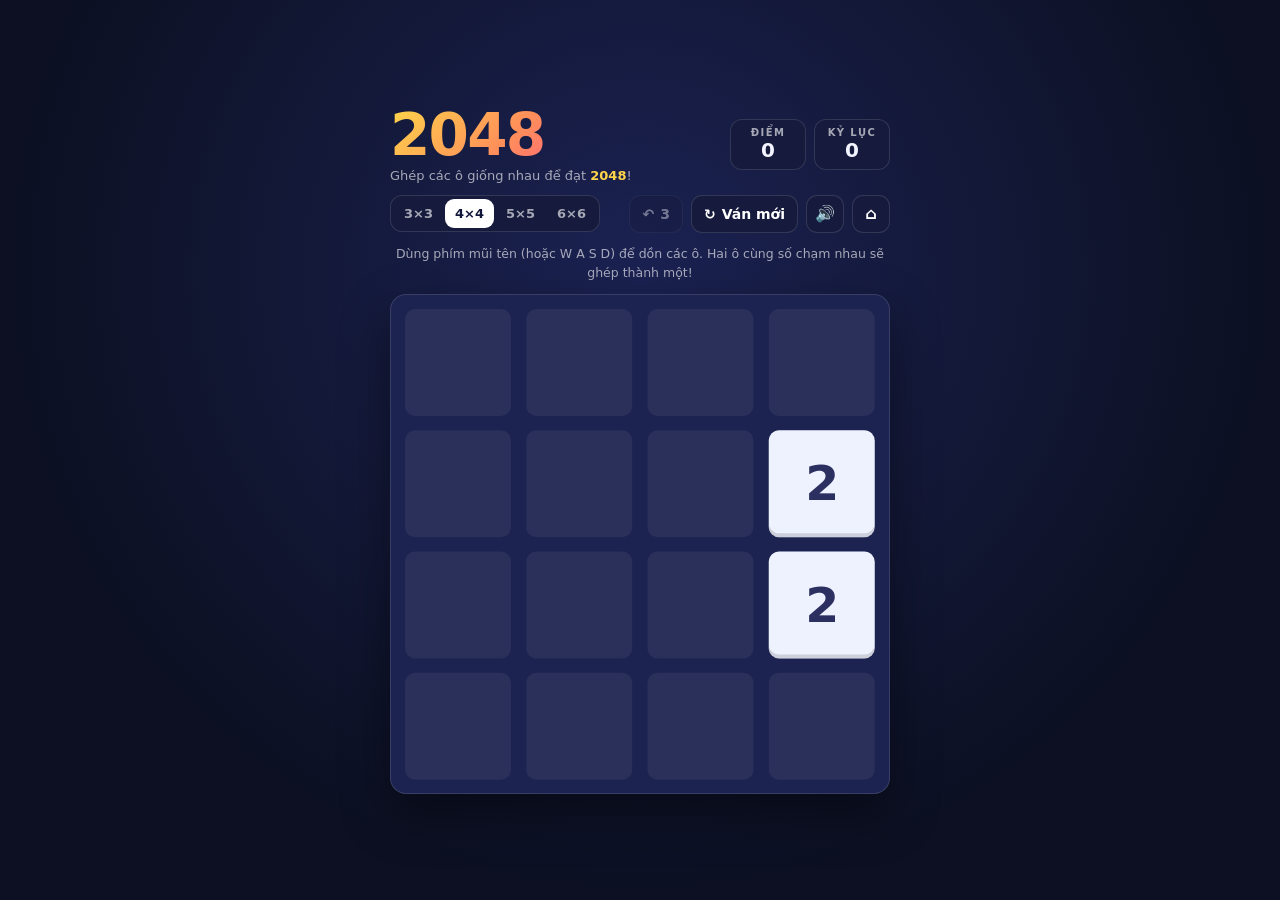
==== games/2048/index.html @ d174a34a "Thêm game 2048 - 4 cỡ bàn 3×3 đến 6×6, kỷ lục riêng từng cỡ - Hiệu ứng trượt, ghép ô, điểm cộng; 3 l" ====
<!doctype html>
<html lang="vi">
<head>
<meta charset="utf-8">
<meta name="viewport" content="width=device-width,initial-scale=1,maximum-scale=1,user-scalable=no,viewport-fit=cover">
<title>2048</title>
<style>
:root{
  --bg:#0c1022; --panel:#161b3d; --board:#1d2350; --cell:rgba(255,255,255,.06); --line:rgba(255,255,255,.12);
  --text:#f3f4ff; --muted:rgba(255,255,255,.62); --accent:#ffd54a;
  --w:min(500px, calc(100vw - 32px), calc(100vh - 250px));
}
*{box-sizing:border-box;margin:0;padding:0}
html,body{height:100%;overflow:hidden}
body{background:radial-gradient(ellipse at 50% 30%,#1b2252 0%,var(--bg) 70%);color:var(--text);
  font-family:system-ui,-apple-system,"Segoe UI",Roboto,"Helvetica Neue",Arial,sans-serif;
  display:flex;align-items:center;justify-content:center;padding:16px;
  -webkit-user-select:none;user-select:none;touch-action:none;-webkit-tap-highlight-color:transparent}
button{font:inherit;color:inherit;border:0;background:none;cursor:pointer}

.app{width:var(--w);min-width:260px;display:flex;flex-direction:column;gap:12px}
.side{display:flex;flex-direction:column;gap:12px}
.head{display:flex;align-items:center;justify-content:space-between;gap:12px}
.title h1{font-size:clamp(40px,11vw,58px);font-weight:900;line-height:1;letter-spacing:-.03em;
  background:linear-gradient(135deg,#ffd54a,#ff8f5a 50%,#ff4d8d);-webkit-background-clip:text;background-clip:text;color:transparent}
.title p{font-size:13px;color:var(--muted);margin-top:4px}
.title p b{color:var(--accent)}
.scores{display:flex;gap:8px}
.sc{position:relative;min-width:76px;padding:7px 12px;border-radius:12px;background:var(--panel);border:1px solid var(--line);text-align:center}
.sc small{display:block;font-size:10px;font-weight:900;letter-spacing:.14em;color:var(--muted)}
.sc b{display:block;font-size:20px;font-weight:900;font-variant-numeric:tabular-nums;line-height:1.2}
.plus{position:absolute;left:0;right:0;top:4px;font-weight:900;font-size:18px;color:#5dff7a;pointer-events:none;animation:plus .8s ease-out forwards}
@keyframes plus{0%{opacity:1;transform:translateY(0)}100%{opacity:0;transform:translateY(-36px)}}

.bar{display:flex;align-items:center;gap:8px;flex-wrap:wrap}
.seg{display:inline-flex;padding:3px;border-radius:12px;background:var(--panel);border:1px solid var(--line);gap:2px;margin-right:auto}
.seg button{padding:7px 10px;border-radius:9px;font-weight:800;font-size:13px;color:var(--muted)}
.seg button:hover{color:#fff}
.seg button.on{background:#fff;color:#11163a}
.tool{height:38px;min-width:38px;padding:0 12px;border-radius:11px;background:var(--panel);border:1px solid var(--line);
  font-weight:800;font-size:14px;display:inline-flex;align-items:center;justify-content:center;gap:6px;text-decoration:none;color:#fff;white-space:nowrap}
.tool:hover{background:#232a5e}
.tool:disabled{opacity:.4;cursor:not-allowed}
.tool.ico{padding:0;width:38px;font-size:16px}
body.embedded #homeBtn{display:none}
.hint{font-size:12.5px;color:var(--muted);text-align:center;line-height:1.5}
.t-only{display:none} body.touch .t-only{display:inline} body.touch .k-only{display:none}

#board{position:relative;width:var(--w);min-width:260px;aspect-ratio:1;border-radius:16px;background:var(--board);
  box-shadow:0 20px 50px rgba(0,0,0,.45),inset 0 0 0 1px var(--line);touch-action:none}
#cells,#tiles{position:absolute;inset:0}
.cell{position:absolute;border-radius:10px;background:var(--cell)}
.tile{position:absolute;left:0;top:0;transition:transform .1s ease-in-out;z-index:1}
.tile.merged{z-index:2}
.inner{display:flex;align-items:center;justify-content:center;width:100%;height:100%;border-radius:10px;font-weight:900;
  font-variant-numeric:tabular-nums;letter-spacing:-.02em;box-shadow:inset 0 -4px 0 rgba(0,0,0,.14)}
.inner.new{animation:appear .2s ease .1s backwards}
.inner.merged{animation:pop .2s ease .1s backwards}
@keyframes appear{0%{transform:scale(0);opacity:0}100%{transform:scale(1);opacity:1}}
@keyframes pop{0%{transform:scale(0)}50%{transform:scale(1.18)}100%{transform:scale(1)}}
.v2{background:#eef2ff;color:#2b3060}
.v4{background:#d7e2ff;color:#2b3060}
.v8{background:#ffb86b;color:#fff}
.v16{background:#ff9452;color:#fff}
.v32{background:#ff6f61;color:#fff}
.v64{background:#ff3f5b;color:#fff}
.v128{background:#ffd54a;color:#4a3300;box-shadow:0 0 18px rgba(255,213,74,.45),inset 0 -4px 0 rgba(0,0,0,.12)}
.v256{background:#ffc021;color:#4a3300;box-shadow:0 0 22px rgba(255,192,33,.5),inset 0 -4px 0 rgba(0,0,0,.12)}
.v512{background:#9be15d;color:#173a00;box-shadow:0 0 22px rgba(155,225,93,.5),inset 0 -4px 0 rgba(0,0,0,.12)}
.v1024{background:#2fd39a;color:#fff;box-shadow:0 0 26px rgba(47,211,154,.55),inset 0 -4px 0 rgba(0,0,0,.12)}
.v2048{background:linear-gradient(135deg,#8b6cff,#5b3df5);color:#fff;box-shadow:0 0 32px rgba(123,97,255,.75),inset 0 -4px 0 rgba(0,0,0,.15)}
.vbig{background:linear-gradient(135deg,#2b2f6e,#141838);color:#ffd54a;box-shadow:0 0 30px rgba(255,213,74,.35),inset 0 0 0 2px rgba(255,213,74,.5)}

.overlay{position:absolute;inset:0;z-index:5;border-radius:16px;display:flex;flex-direction:column;align-items:center;justify-content:center;
  gap:10px;padding:20px;text-align:center;background:rgba(10,13,32,.78);backdrop-filter:blur(4px);-webkit-backdrop-filter:blur(4px);
  animation:fade .35s ease}
.overlay[hidden]{display:none}
.overlay .emoji{font-size:52px;line-height:1}
.overlay h2{font-size:clamp(26px,7vw,40px);font-weight:900;font-style:italic}
.overlay p{color:var(--muted);font-size:14px;line-height:1.5}
.overlay p b{color:#fff}
.btns{display:flex;gap:10px;flex-wrap:wrap;justify-content:center;margin-top:6px}
.btn{padding:12px 24px;border-radius:999px;font-weight:900;font-size:16px;font-style:italic;letter-spacing:.04em;color:#241500;
  background:linear-gradient(180deg,#ffe27a,#ffb020);box-shadow:0 4px 0 #b56a00;transition:transform .08s}
.btn:active{transform:translateY(3px);box-shadow:0 1px 0 #b56a00}
.btn.ghost{background:transparent;color:#fff;box-shadow:inset 0 0 0 2px var(--line)}
@keyframes fade{from{opacity:0}}

.sc small{white-space:nowrap}
.overlay h2{font-size:min(40px, calc(var(--w) * 0.085))}
.overlay .emoji{font-size:min(52px, calc(var(--w) * 0.11))}
/* Màn hình hẹp: hàng cỡ bàn chiếm trọn chiều ngang, các nút xuống hàng dưới */
@media (max-width:520px){
  .seg{width:100%;margin-right:0}
  .seg button{flex:1}
  .tool{flex:1}
  .tool.ico{flex:0 0 38px}
}
@media (max-width:420px){
  .sc{min-width:64px;padding:6px 8px}
  .sc small{letter-spacing:.06em}
  .sc b{font-size:17px}
}
/* Điện thoại cầm ngang: bảng điều khiển bên trái, bàn chơi bên phải */
@media (orientation:landscape) and (max-height:560px){
  :root{--w:min(calc(100vh - 32px), calc(100vw - 300px))}
  .app{flex-direction:row;width:auto;align-items:center;gap:20px}
  .side{width:250px}
  .head{flex-direction:column;align-items:flex-start}
  .title h1{font-size:42px}
  .seg{width:100%;margin-right:0}
  .seg button{flex:1}
  .tool{flex:1}
  .tool.ico{flex:0 0 38px}
  .tool .lbl{display:none}
}
</style>
</head>
<body>
<div class="app">
  <div class="side">
    <div class="head">
      <div class="title"><h1>2048</h1><p>Ghép các ô giống nhau để đạt <b>2048</b>!</p></div>
      <div class="scores">
        <div class="sc" id="scoreBox"><small>ĐIỂM</small><b id="score">0</b></div>
        <div class="sc"><small>KỶ LỤC</small><b id="best">0</b></div>
      </div>
    </div>
    <div class="bar">
      <div class="seg" id="sizes" aria-label="Cỡ bàn">
        <button data-n="3">3×3</button><button data-n="4">4×4</button><button data-n="5">5×5</button><button data-n="6">6×6</button>
      </div>
      <button class="tool" id="undoBtn" title="Đi lại (U)">↶ <span id="undoCount">3</span></button>
      <button class="tool" id="newBtn" title="Ván mới (N)">↻ <span class="lbl">Ván mới</span></button>
      <button class="tool ico" id="muteBtn" title="Âm thanh (M)" aria-label="Bật/tắt âm thanh">🔊</button>
      <a class="tool ico" id="homeBtn" href="../../index.html" target="_top" title="Về trang chủ" aria-label="Về trang chủ">⌂</a>
    </div>
    <p class="hint"><span class="k-only">Dùng phím mũi tên (hoặc W A S D) để dồn các ô. Hai ô cùng số chạm nhau sẽ ghép thành một!</span><span class="t-only">Vuốt lên, xuống, trái, phải để dồn các ô. Hai ô cùng số chạm nhau sẽ ghép thành một!</span></p>
  </div>

  <div id="board">
    <div id="cells"></div>
    <div id="tiles"></div>
    <div class="overlay" id="overlay" hidden>
      <div class="emoji" id="ovEmoji">🎉</div>
      <h2 id="ovTitle">2048!</h2>
      <p id="ovText"></p>
      <div class="btns" id="ovBtns"></div>
    </div>
  </div>
</div>

<script>
(() => {
'use strict';

const el = id => document.getElementById(id);
const store = {
  get(k, d) { try { const v = localStorage.getItem(k); return v ? JSON.parse(v) : d; } catch (e) { return d; } },
  set(k, v) { try { localStorage.setItem(k, JSON.stringify(v)); } catch (e) { /* ignore */ } },
};
const UNDOS = 3;
const DIRS = { up: [-1, 0], down: [1, 0], left: [0, -1], right: [0, 1] };
const bests = store.get('2048.best', {});
const board = el('board'), tilesEl = el('tiles'), cellsEl = el('cells');

let N = store.get('2048.size', 4);
let grid = [], score = 0, undos = UNDOS, history = [], won = false, keepPlaying = false, over = false;
let G = { gap: 10, t: 100 };

// ================= Sound =================
const Sound = {
  ctx: null, muted: store.get('2048.muted', false),
  init() {
    if (this.ctx) { if (this.ctx.state === 'suspended') this.ctx.resume(); return; }
    const AC = window.AudioContext || window.webkitAudioContext;
    if (!AC) return;
    try { this.ctx = new AC(); this.master = this.ctx.createGain(); this.master.gain.value = this.muted ? 0 : 0.6; this.master.connect(this.ctx.destination); }
    catch (e) { this.ctx = null; }
  },
  tone(f1, f2, dur, type = 'sine', vol = 0.12, delay = 0) {
    if (!this.ctx) return;
    const c = this.ctx, t = c.currentTime + delay, o = c.createOscillator(), g = c.createGain();
    o.type = type; o.frequency.setValueAtTime(f1, t); o.frequency.exponentialRampToValueAtTime(f2, t + dur);
    g.gain.setValueAtTime(vol, t); g.gain.exponentialRampToValueAtTime(0.001, t + dur);
    o.connect(g); g.connect(this.master); o.start(t); o.stop(t + dur + 0.02);
  },
  slide() { this.tone(260, 180, 0.07, 'sine', 0.06); },
  merge(v) { const f = 330 * Math.pow(2, Math.log2(v) / 6); this.tone(f, f * 1.25, 0.12, 'triangle', 0.13, 0.05); },
  win() { [523, 659, 784, 1047, 1319].forEach((f, i) => this.tone(f, f, i === 4 ? 0.6 : 0.14, 'square', 0.08, i * 0.11)); },
  lose() { [392, 330, 262].forEach((f, i) => this.tone(f, f * 0.97, 0.3, 'triangle', 0.13, i * 0.2)); },
  setMuted(m) { this.muted = m; if (this.master) this.master.gain.value = m ? 0 : 0.6; store.set('2048.muted', m); },
};

// ================= Layout =================
function layout() {
  const W = board.clientWidth;
  const gap = Math.max(5, W * ({ 3: 0.04, 4: 0.03, 5: 0.024, 6: 0.02 }[N]));
  G = { gap, t: (W - gap * (N + 1)) / N };
  cellsEl.innerHTML = '';
  for (let r = 0; r < N; r++) for (let c = 0; c < N; c++) {
    const d = document.createElement('div');
    d.className = 'cell';
    Object.assign(d.style, { width: G.t + 'px', height: G.t + 'px', transform: pos(r, c) });
    cellsEl.appendChild(d);
  }
  for (const row of grid) for (const t of row) if (t) styleTile(t);
}
const pos = (r, c) => `translate(${G.gap + c * (G.t + G.gap)}px,${G.gap + r * (G.t + G.gap)}px)`;
function fontFor(v) {
  const d = String(v).length;
  return G.t * (d <= 2 ? 0.46 : d === 3 ? 0.38 : d === 4 ? 0.3 : 0.24);
}
function styleTile(t) {
  Object.assign(t.e.style, { width: G.t + 'px', height: G.t + 'px', transform: pos(t.r, t.c) });
  t.e.firstChild.style.fontSize = fontFor(t.v) + 'px';
  t.e.firstChild.style.borderRadius = Math.max(6, G.t * 0.1) + 'px';
}

// ================= Tiles =================
function makeTile(v, r, c, anim) {
  const e = document.createElement('div');
  e.className = 'tile' + (anim === 'merged' ? ' merged' : '');
  const cls = v <= 2048 ? 'v' + v : 'vbig';
  e.innerHTML = `<span class="inner ${cls} ${anim || ''}">${v}</span>`;
  const t = { v, r, c, e };
  styleTile(t);
  tilesEl.appendChild(e);
  grid[r][c] = t;
  return t;
}
function emptyCells() {
  const out = [];
  for (let r = 0; r < N; r++) for (let c = 0; c < N; c++) if (!grid[r][c]) out.push([r, c]);
  return out;
}
function addRandom() {
  const empty = emptyCells();
  if (!empty.length) return;
  const [r, c] = empty[Math.floor(Math.random() * empty.length)];
  makeTile(Math.random() < 0.9 ? 2 : 4, r, c, 'new');
}
const values = () => grid.map(row => row.map(t => (t ? t.v : 0)));
function rebuild(cells) {
  tilesEl.innerHTML = '';
  grid = Array.from({ length: N }, () => Array(N).fill(null));
  cells.forEach((row, r) => row.forEach((v, c) => { if (v) makeTile(v, r, c); }));
}
const maxTile = () => Math.max(0, ...values().flat());

// ================= Game =================
function save() {
  store.set('2048.state.' + N, { cells: values(), score, undos, won, keepPlaying, over });
}
function newGame() {
  grid = Array.from({ length: N }, () => Array(N).fill(null));
  tilesEl.innerHTML = '';
  score = 0; undos = UNDOS; history = []; won = false; keepPlaying = false; over = false;
  addRandom(); addRandom();
  hideOverlay(); updateHud(); save();
}
function load() {
  const s = store.get('2048.state.' + N, null);
  syncSizes(); layout();
  if (!s || s.over || !s.cells || s.cells.length !== N) { newGame(); return; }
  rebuild(s.cells);
  score = s.score || 0; undos = s.undos ?? UNDOS; won = !!s.won; keepPlaying = !!s.keepPlaying; over = false; history = [];
  hideOverlay(); updateHud();
  if (won && !keepPlaying) showWin();
}

function canMove() {
  if (emptyCells().length) return true;
  for (let r = 0; r < N; r++) for (let c = 0; c < N; c++) {
    const v = grid[r][c].v;
    if ((c + 1 < N && grid[r][c + 1].v === v) || (r + 1 < N && grid[r + 1][c].v === v)) return true;
  }
  return false;
}

function move(dir) {
  if (over || (won && !keepPlaying)) return;
  Sound.init();
  const [dr, dc] = DIRS[dir];
  const before = { cells: values(), score };
  const rows = [...Array(N).keys()], cols = [...Array(N).keys()];
  if (dr === 1) rows.reverse();
  if (dc === 1) cols.reverse();
  const mergedNow = new Set(), removed = [];
  let moved = false, gained = 0, topMerge = 0;

  for (const r of rows) for (const c of cols) {
    const t = grid[r][c];
    if (!t) continue;
    let nr = r, nc = c;
    while (true) {
      const rr = nr + dr, cc = nc + dc;
      if (rr < 0 || cc < 0 || rr >= N || cc >= N || grid[rr][cc]) break;
      nr = rr; nc = cc;
    }
    const rr = nr + dr, cc = nc + dc;
    const other = rr >= 0 && cc >= 0 && rr < N && cc < N ? grid[rr][cc] : null;
    if (other && other.v === t.v && !mergedNow.has(other)) {
      grid[r][c] = null;
      t.r = rr; t.c = cc; t.e.style.transform = pos(rr, cc);
      removed.push(t, other);
      const nt = makeTile(t.v * 2, rr, cc, 'merged');
      mergedNow.add(nt);
      gained += nt.v; topMerge = Math.max(topMerge, nt.v);
      moved = true;
    } else if (nr !== r || nc !== c) {
      grid[r][c] = null; grid[nr][nc] = t;
      t.r = nr; t.c = nc; t.e.style.transform = pos(nr, nc);
      moved = true;
    }
  }
  if (!moved) return;

  history.push(before);
  if (history.length > UNDOS) history.shift();
  setTimeout(() => removed.forEach(t => t.e.remove()), 120);
  if (gained) { score += gained; showPlus(gained); Sound.merge(topMerge); } else Sound.slide();
  addRandom();

  if (!won && topMerge >= 2048) { won = true; setTimeout(showWin, 350); Sound.win(); }
  else if (!canMove()) { over = true; setTimeout(showOver, 450); Sound.lose(); }
  updateHud(); save();
}

function undo() {
  if (!history.length || undos <= 0) return;
  const s = history.pop();
  undos--;
  rebuild(s.cells);
  score = s.score; over = false;
  hideOverlay(); updateHud(); save();
}

// ================= UI =================
function updateHud() {
  el('score').textContent = score;
  if (score > (bests[N] || 0)) { bests[N] = score; store.set('2048.best', bests); }
  el('best').textContent = bests[N] || 0;
  el('undoCount').textContent = undos;
  el('undoBtn').disabled = !history.length || undos <= 0;
}
function showPlus(n) {
  const p = document.createElement('span');
  p.className = 'plus'; p.textContent = '+' + n;
  el('scoreBox').appendChild(p);
  setTimeout(() => p.remove(), 800);
}
function overlay(emoji, title, text, buttons) {
  el('ovEmoji').textContent = emoji; el('ovTitle').textContent = title; el('ovText').innerHTML = text;
  el('ovBtns').innerHTML = buttons.map(b => `<button class="btn ${b.ghost ? 'ghost' : ''}" data-act="${b.act}">${b.label}</button>`).join('');
  el('overlay').hidden = false;
}
function hideOverlay() { el('overlay').hidden = true; }
function showWin() {
  overlay('🎉', 'BẠN ĐẠT 2048!', `Tuyệt vời! Điểm hiện tại <b>${score}</b>. Chơi tiếp để lên 4096?`,
    [{ act: 'continue', label: 'CHƠI TIẾP ▶' }, { act: 'new', label: 'VÁN MỚI', ghost: true }]);
}
function showOver() {
  const isBest = score > 0 && score >= (bests[N] || 0);
  overlay(isBest ? '🏆' : '😵', 'HẾT NƯỚC ĐI!',
    `Điểm: <b>${score}</b> · Ô lớn nhất: <b>${maxTile()}</b>${isBest ? '<br>Kỷ lục mới!' : ''}`,
    [{ act: 'new', label: 'VÁN MỚI ↻' }, ...(undos > 0 && history.length ? [{ act: 'undo', label: `ĐI LẠI (${undos})`, ghost: true }] : [])]);
}
function syncSizes() {
  document.querySelectorAll('#sizes button').forEach(b => b.classList.toggle('on', +b.dataset.n === N));
}
function setSize(n) {
  if (n === N) return;
  save();
  N = n; store.set('2048.size', N);
  load();
}
function toggleMute() { Sound.setMuted(!Sound.muted); el('muteBtn').textContent = Sound.muted ? '🔇' : '🔊'; }

// ================= Input =================
const KEYS = { ArrowUp: 'up', KeyW: 'up', ArrowDown: 'down', KeyS: 'down', ArrowLeft: 'left', KeyA: 'left', ArrowRight: 'right', KeyD: 'right' };
document.addEventListener('keydown', e => {
  const d = KEYS[e.code];
  if (d) { e.preventDefault(); move(d); return; }
  if (e.repeat) return;
  if (e.code === 'KeyU' || ((e.ctrlKey || e.metaKey) && e.code === 'KeyZ')) { e.preventDefault(); undo(); }
  else if (e.code === 'KeyN') newGame();
  else if (e.code === 'KeyM') toggleMute();
});

let start = null;
document.addEventListener('pointerdown', e => {
  if (e.target.closest('button, a')) return;
  start = { x: e.clientX, y: e.clientY };
});
document.addEventListener('pointerup', e => {
  if (!start) return;
  const dx = e.clientX - start.x, dy = e.clientY - start.y;
  start = null;
  if (Math.max(Math.abs(dx), Math.abs(dy)) < 24) return;
  move(Math.abs(dx) > Math.abs(dy) ? (dx > 0 ? 'right' : 'left') : (dy > 0 ? 'down' : 'up'));
});
document.addEventListener('pointercancel', () => { start = null; });

document.addEventListener('click', e => {
  const s = e.target.closest('#sizes button');
  if (s) { s.blur(); setSize(+s.dataset.n); return; }
  const b = e.target.closest('[data-act]');
  if (!b) return;
  if (b.dataset.act === 'new') newGame();
  else if (b.dataset.act === 'undo') undo();
  else if (b.dataset.act === 'continue') { keepPlaying = true; hideOverlay(); save(); }
});
el('undoBtn').addEventListener('click', e => { e.currentTarget.blur(); undo(); });
el('newBtn').addEventListener('click', e => { e.currentTarget.blur(); newGame(); });
el('muteBtn').addEventListener('click', e => { e.currentTarget.blur(); toggleMute(); });
window.addEventListener('resize', layout);

if (window.matchMedia('(pointer: coarse)').matches || 'ontouchstart' in window) document.body.classList.add('touch');
if (window.top !== window.self) document.body.classList.add('embedded');
if (Sound.muted) el('muteBtn').textContent = '🔇';

load();
})();
</script>
</body>
</html>
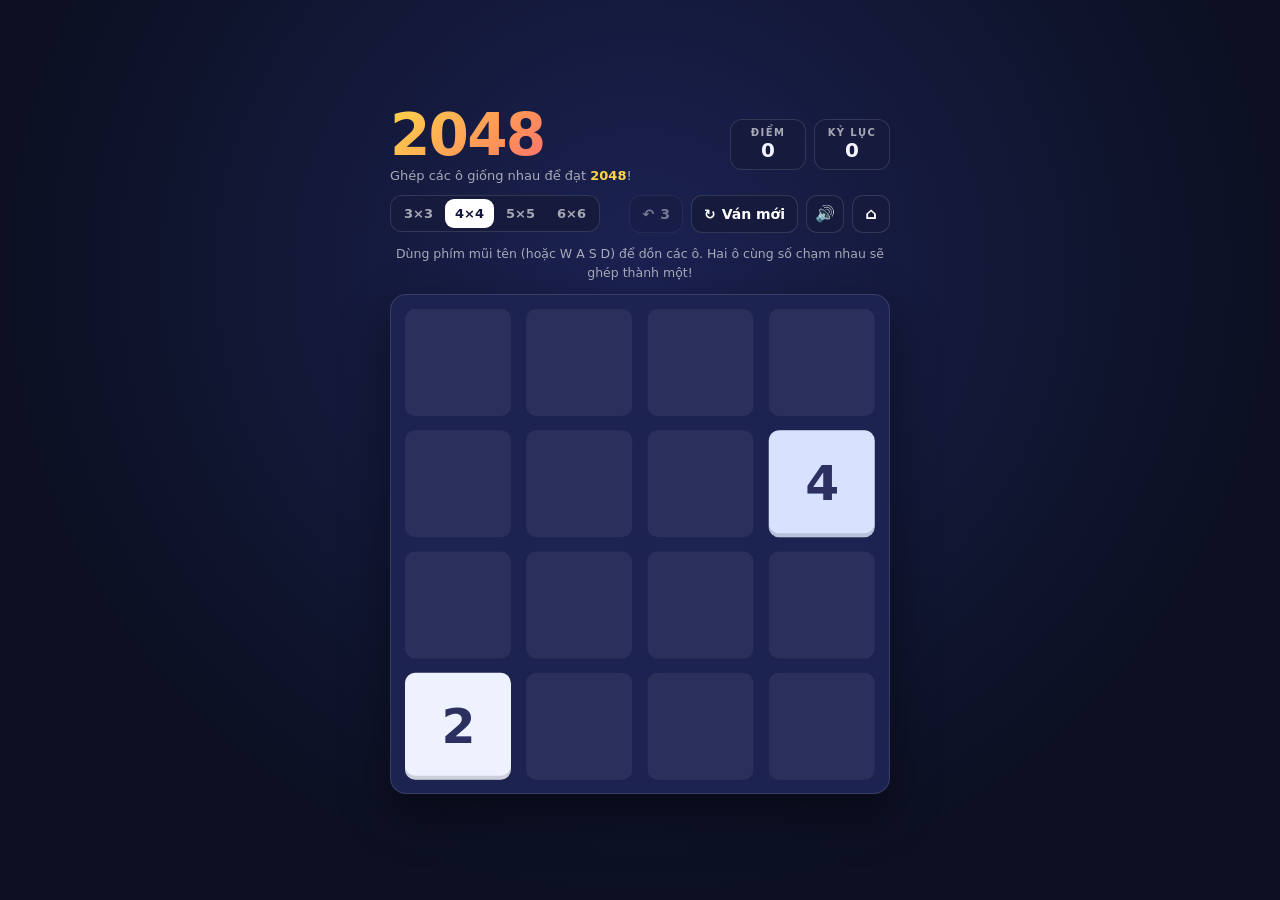
==== commit 94e0afc7: "Về trang chủ dễ dàng từ mọi game - Nút ⌂ luôn hiện, kể cả khi game nhúng trong trang hoặc toàn màn h" ====
--- a/games/2048/index.html
+++ b/games/2048/index.html
@@ -42,7 +42,6 @@
 .tool:hover{background:#232a5e}
 .tool:disabled{opacity:.4;cursor:not-allowed}
 .tool.ico{padding:0;width:38px;font-size:16px}
-body.embedded #homeBtn{display:none}
 .hint{font-size:12.5px;color:var(--muted);text-align:center;line-height:1.5}
 .t-only{display:none} body.touch .t-only{display:inline} body.touch .k-only{display:none}
 
@@ -114,6 +113,7 @@
   .tool.ico{flex:0 0 38px}
   .tool .lbl{display:none}
 }
+a.btn{text-decoration:none;display:inline-block}
 </style>
 </head>
 <body>
@@ -352,7 +352,8 @@
 }
 function overlay(emoji, title, text, buttons) {
   el('ovEmoji').textContent = emoji; el('ovTitle').textContent = title; el('ovText').innerHTML = text;
-  el('ovBtns').innerHTML = buttons.map(b => `<button class="btn ${b.ghost ? 'ghost' : ''}" data-act="${b.act}">${b.label}</button>`).join('');
+  el('ovBtns').innerHTML = buttons.map(b => `<button class="btn ${b.ghost ? 'ghost' : ''}" data-act="${b.act}">${b.label}</button>`).join('') +
+    '<a class="btn ghost home-link" href="../../index.html" target="_top">⌂ TRANG CHỦ</a>';
   el('overlay').hidden = false;
 }
 function hideOverlay() { el('overlay').hidden = true; }
